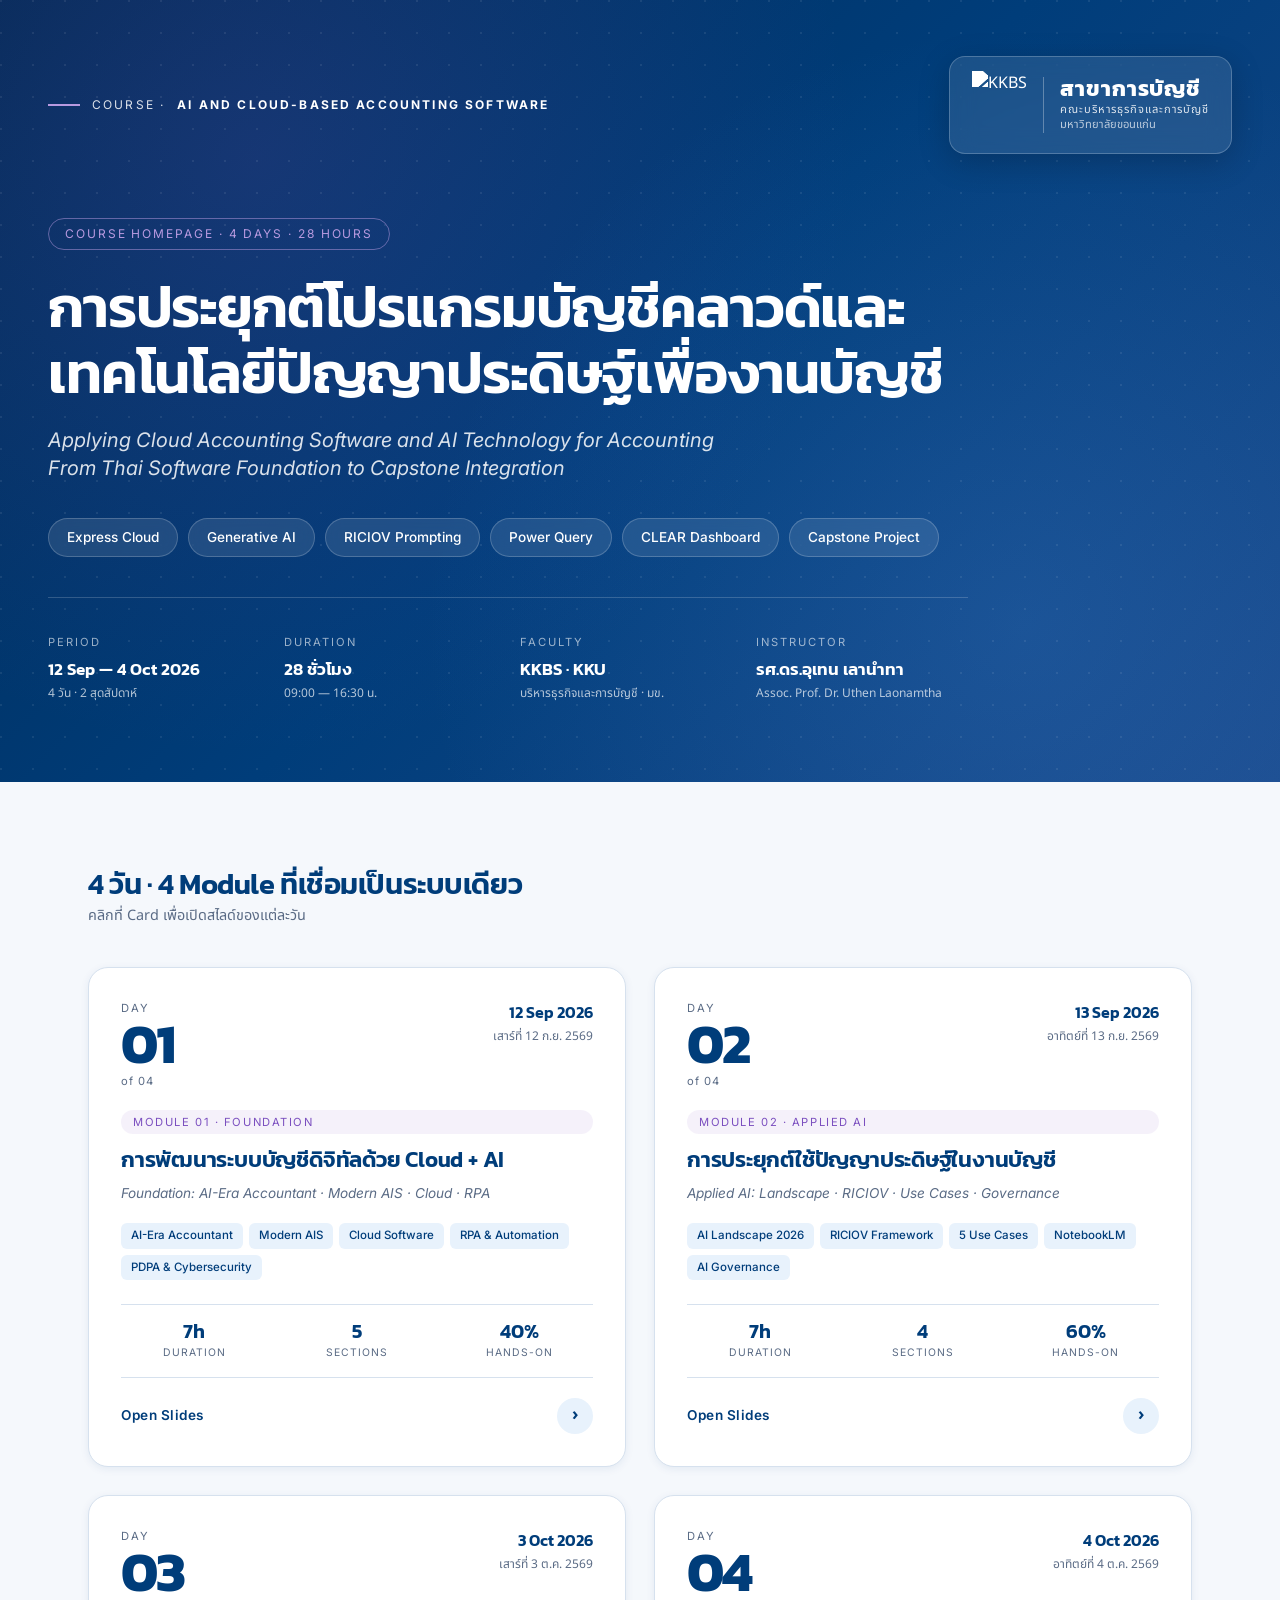
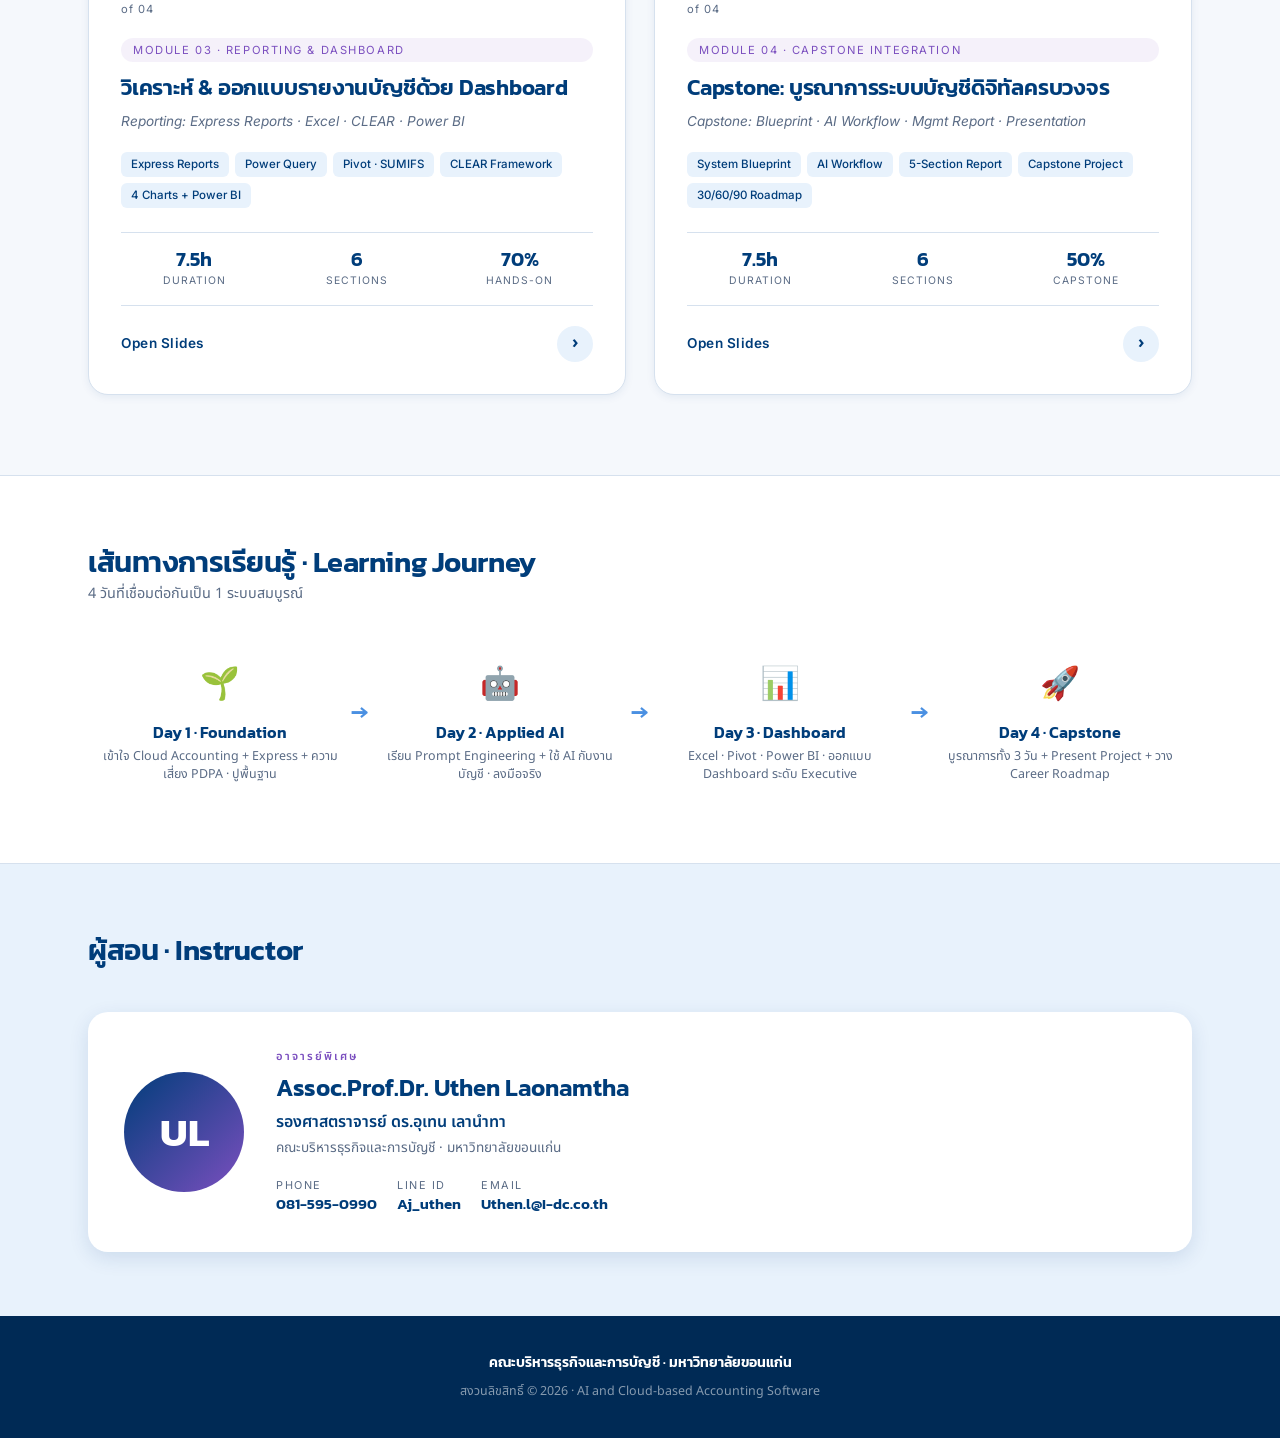
==== index.html @ 1dc1c42b "Initial deploy: Course landing page + 4-day slides" ====
<!DOCTYPE html>
<html lang="th">
<head>
  <meta charset="UTF-8">
  <meta name="viewport" content="width=device-width, initial-scale=1">
  <title>การพัฒนาระบบบัญชีดิจิทัลด้วยเทคโนโลยีคลาวด์และปัญญาประดิษฐ์ | KKBS x KKU</title>
  <link rel="preconnect" href="https://fonts.googleapis.com">
  <link rel="preconnect" href="https://fonts.gstatic.com" crossorigin>
  <link href="https://fonts.googleapis.com/css2?family=Kanit:wght@300;400;500;600;700&family=Noto+Sans+Thai:wght@300;400;500;600;700&family=Inter:ital,wght@0,400;0,500;0,600;0,700&display=swap" rel="stylesheet">
  <style>
    :root {
      --color-navy:        #003D7A;
      --color-navy-deep:   #002A55;
      --color-sky:         #4A90E2;
      --color-sky-light:   #BBDEFB;
      --color-sky-pale:    #E8F2FC;
      --color-white:       #FFFFFF;
      --color-off-white:   #F5F8FC;
      --color-purple:      #7B4FBF;
      --color-purple-soft: #B89AE0;
      --color-text:        #1A2B47;
      --color-text-muted:  #5A6B85;
      --color-border:      #D6E1EE;
      --font-display: 'Kanit', 'Noto Sans Thai', sans-serif;
      --font-th:      'Noto Sans Thai', 'Kanit', sans-serif;
      --font-en:      'Inter', 'Noto Sans Thai', sans-serif;
      --shadow-sm: 0 2px 8px rgba(0,61,122,0.08);
      --shadow:    0 6px 20px rgba(0,61,122,0.12);
      --shadow-lg: 0 16px 48px rgba(0,61,122,0.20);
    }

    * { box-sizing: border-box; margin: 0; padding: 0; }

    html, body {
      font-family: var(--font-th);
      color: var(--color-text);
      background: var(--color-off-white);
      -webkit-font-smoothing: antialiased;
      line-height: 1.5;
    }

    /* ========== HERO ========== */
    .hero {
      background:
        radial-gradient(circle at 20% 20%, rgba(123,79,191,0.18), transparent 50%),
        radial-gradient(circle at 80% 80%, rgba(74,144,226,0.20), transparent 50%),
        linear-gradient(135deg, var(--color-navy-deep) 0%, var(--color-navy) 50%, #1a4a8c 100%);
      color: var(--color-white);
      padding: 56px 48px 80px;
      position: relative;
      overflow: hidden;
    }
    .hero::before {
      content: '';
      position: absolute;
      inset: 0;
      background-image:
        radial-gradient(circle at 1px 1px, rgba(255,255,255,0.08) 1px, transparent 0);
      background-size: 32px 32px;
      pointer-events: none;
    }
    .hero-inner {
      max-width: 1200px;
      margin: 0 auto;
      position: relative;
      z-index: 1;
    }
    .hero-header {
      display: flex;
      justify-content: space-between;
      align-items: center;
      margin-bottom: 64px;
    }
    .hero-eyebrow {
      font-family: var(--font-en);
      font-size: 0.75rem;
      letter-spacing: 0.18em;
      text-transform: uppercase;
      color: rgba(255,255,255,0.85);
      display: flex;
      align-items: center;
      gap: 12px;
    }
    .hero-eyebrow::before {
      content: '';
      display: inline-block;
      width: 32px;
      height: 2px;
      background: var(--color-purple-soft);
    }
    .hero-eyebrow strong { font-weight: 700; color: var(--color-white); }

    /* Prominent KKBS Logo Block */
    .kkbs-block {
      display: flex;
      align-items: center;
      gap: 16px;
      padding: 14px 22px;
      background: rgba(255,255,255,0.10);
      border: 1px solid rgba(255,255,255,0.22);
      border-radius: 16px;
      backdrop-filter: blur(12px);
      box-shadow: 0 8px 32px rgba(0,0,0,0.20);
      transition: all 0.3s ease;
    }
    .kkbs-block:hover {
      background: rgba(255,255,255,0.16);
      border-color: rgba(255,255,255,0.40);
    }
    .kkbs-logo {
      height: 68px;
      width: auto;
      filter: brightness(0) invert(1);
    }
    .kkbs-text {
      display: flex;
      flex-direction: column;
      gap: 2px;
      border-left: 1px solid rgba(255,255,255,0.30);
      padding-left: 16px;
    }
    .kkbs-text .name {
      font-family: var(--font-display);
      font-weight: 700;
      font-size: 1.4rem;
      color: var(--color-white);
      letter-spacing: 0.04em;
      line-height: 1;
    }
    .kkbs-text .full {
      font-family: var(--font-en);
      font-size: 0.7rem;
      letter-spacing: 0.08em;
      color: rgba(255,255,255,0.85);
      line-height: 1.3;
    }
    .kkbs-text .th {
      font-family: var(--font-th);
      font-size: 0.7rem;
      color: rgba(255,255,255,0.70);
      line-height: 1.3;
    }

    .hero-body { max-width: 920px; }
    .module-tag {
      display: inline-block;
      font-family: var(--font-en);
      font-size: 0.75rem;
      letter-spacing: 0.16em;
      text-transform: uppercase;
      color: var(--color-purple-soft);
      padding: 6px 16px;
      border: 1px solid rgba(184,154,224,0.5);
      border-radius: 999px;
      margin-bottom: 24px;
    }
    .hero h1 {
      font-family: var(--font-display);
      font-weight: 600;
      font-size: clamp(2.2rem, 5vw, 3.6rem);
      line-height: 1.15;
      letter-spacing: -0.02em;
      margin-bottom: 20px;
      color: var(--color-white);
    }
    .hero-subtitle-en {
      font-family: var(--font-en);
      font-style: italic;
      font-weight: 400;
      font-size: clamp(1rem, 2vw, 1.25rem);
      color: rgba(255,255,255,0.85);
      margin-bottom: 36px;
      line-height: 1.4;
    }
    .hero-pills {
      display: flex;
      flex-wrap: wrap;
      gap: 10px;
      margin-bottom: 40px;
    }
    .hero-pills span {
      font-family: var(--font-en);
      font-size: 0.85rem;
      font-weight: 500;
      padding: 8px 18px;
      background: rgba(255,255,255,0.10);
      border: 1px solid rgba(255,255,255,0.20);
      border-radius: 999px;
      color: var(--color-white);
      backdrop-filter: blur(8px);
    }

    .hero-meta {
      display: grid;
      grid-template-columns: repeat(4, 1fr);
      gap: 24px;
      padding-top: 36px;
      border-top: 1px solid rgba(255,255,255,0.18);
    }
    .meta-cell {
      display: flex;
      flex-direction: column;
    }
    .meta-cell .label {
      font-family: var(--font-en);
      font-size: 0.7rem;
      letter-spacing: 0.18em;
      text-transform: uppercase;
      color: rgba(255,255,255,0.6);
      margin-bottom: 6px;
    }
    .meta-cell .value {
      font-family: var(--font-display);
      font-weight: 600;
      font-size: 1.05rem;
      color: var(--color-white);
    }
    .meta-cell .value small {
      display: block;
      font-family: var(--font-th);
      font-weight: 400;
      font-size: 0.75rem;
      color: rgba(255,255,255,0.7);
      margin-top: 2px;
    }

    /* ========== DAYS GRID ========== */
    .section-wrap {
      max-width: 1200px;
      margin: 0 auto;
      padding: 80px 48px;
    }
    .section-header {
      display: flex;
      justify-content: space-between;
      align-items: baseline;
      margin-bottom: 40px;
      flex-wrap: wrap;
      gap: 16px;
    }
    .section-title {
      font-family: var(--font-display);
      font-weight: 600;
      font-size: 1.8rem;
      color: var(--color-navy);
      letter-spacing: -0.015em;
    }
    .section-subtitle {
      font-size: 0.9rem;
      color: var(--color-text-muted);
    }

    .days-grid {
      display: grid;
      grid-template-columns: repeat(2, 1fr);
      gap: 28px;
    }

    .day-card {
      background: var(--color-white);
      border: 1px solid var(--color-border);
      border-radius: 20px;
      padding: 32px;
      text-decoration: none;
      color: inherit;
      display: flex;
      flex-direction: column;
      box-shadow: var(--shadow-sm);
      transition: all 0.3s cubic-bezier(0.4, 0, 0.2, 1);
      position: relative;
      overflow: hidden;
    }
    .day-card::before {
      content: '';
      position: absolute;
      top: 0;
      left: 0;
      right: 0;
      height: 4px;
      background: linear-gradient(90deg, var(--color-sky), var(--color-purple));
      transform: scaleX(0);
      transform-origin: left;
      transition: transform 0.4s ease;
    }
    .day-card:hover {
      transform: translateY(-6px);
      box-shadow: var(--shadow-lg);
      border-color: var(--color-sky);
    }
    .day-card:hover::before { transform: scaleX(1); }

    .day-card-header {
      display: flex;
      justify-content: space-between;
      align-items: flex-start;
      margin-bottom: 20px;
    }
    .day-num-block {
      display: flex;
      flex-direction: column;
    }
    .day-num-label {
      font-family: var(--font-en);
      font-size: 0.7rem;
      letter-spacing: 0.18em;
      text-transform: uppercase;
      color: var(--color-text-muted);
      margin-bottom: 2px;
    }
    .day-num-big {
      font-family: var(--font-display);
      font-weight: 700;
      font-size: 3.5rem;
      line-height: 0.9;
      color: var(--color-navy);
      letter-spacing: -0.04em;
    }
    .day-num-of {
      font-family: var(--font-en);
      font-size: 0.7rem;
      color: var(--color-text-muted);
      margin-top: 4px;
      letter-spacing: 0.1em;
    }
    .day-date {
      text-align: right;
    }
    .day-date .en {
      font-family: var(--font-display);
      font-weight: 600;
      font-size: 1rem;
      color: var(--color-navy);
    }
    .day-date .th {
      display: block;
      font-size: 0.75rem;
      color: var(--color-text-muted);
      margin-top: 2px;
    }

    .day-module-tag {
      display: inline-block;
      font-family: var(--font-en);
      font-size: 0.7rem;
      letter-spacing: 0.14em;
      text-transform: uppercase;
      color: var(--color-purple);
      padding: 4px 12px;
      background: rgba(123,79,191,0.08);
      border-radius: 999px;
      margin-bottom: 12px;
    }
    .day-title {
      font-family: var(--font-display);
      font-weight: 600;
      font-size: 1.35rem;
      color: var(--color-navy);
      line-height: 1.3;
      margin-bottom: 10px;
      letter-spacing: -0.01em;
    }
    .day-subtitle-en {
      font-family: var(--font-en);
      font-style: italic;
      font-size: 0.85rem;
      color: var(--color-text-muted);
      margin-bottom: 20px;
      line-height: 1.4;
    }
    .day-topics {
      display: flex;
      flex-wrap: wrap;
      gap: 6px;
      margin-bottom: 24px;
    }
    .day-topics span {
      font-family: var(--font-en);
      font-size: 0.72rem;
      font-weight: 500;
      padding: 4px 10px;
      background: var(--color-sky-pale);
      color: var(--color-navy);
      border-radius: 6px;
    }

    .day-stats {
      display: grid;
      grid-template-columns: repeat(3, 1fr);
      gap: 16px;
      padding: 16px 0;
      border-top: 1px solid var(--color-border);
      border-bottom: 1px solid var(--color-border);
      margin-bottom: 20px;
    }
    .day-stat {
      text-align: center;
    }
    .day-stat .num {
      font-family: var(--font-display);
      font-weight: 600;
      font-size: 1.25rem;
      color: var(--color-navy);
      line-height: 1;
    }
    .day-stat .lbl {
      font-family: var(--font-en);
      font-size: 0.65rem;
      letter-spacing: 0.1em;
      text-transform: uppercase;
      color: var(--color-text-muted);
      margin-top: 4px;
    }

    .day-cta {
      margin-top: auto;
      display: flex;
      justify-content: space-between;
      align-items: center;
    }
    .day-cta-text {
      font-family: var(--font-en);
      font-size: 0.85rem;
      font-weight: 600;
      color: var(--color-navy);
      letter-spacing: 0.04em;
    }
    .day-cta-arrow {
      width: 36px;
      height: 36px;
      border-radius: 50%;
      background: var(--color-sky-pale);
      display: flex;
      align-items: center;
      justify-content: center;
      color: var(--color-navy);
      font-size: 1.1rem;
      font-weight: 700;
      transition: all 0.3s ease;
    }
    .day-card:hover .day-cta-arrow {
      background: var(--color-navy);
      color: var(--color-white);
      transform: translateX(4px);
    }

    /* ========== JOURNEY ========== */
    .journey {
      background: var(--color-white);
      border-top: 1px solid var(--color-border);
      border-bottom: 1px solid var(--color-border);
    }
    .journey-grid {
      display: grid;
      grid-template-columns: repeat(4, 1fr);
      gap: 16px;
      align-items: start;
    }
    .journey-step {
      text-align: center;
      padding: 16px 12px;
      position: relative;
    }
    .journey-step:not(:last-child)::after {
      content: '→';
      position: absolute;
      right: -16px;
      top: 50px;
      color: var(--color-sky);
      font-size: 1.5rem;
      font-weight: 700;
    }
    .journey-icon {
      font-size: 2rem;
      margin-bottom: 12px;
      display: block;
    }
    .journey-title {
      font-family: var(--font-display);
      font-weight: 600;
      font-size: 1rem;
      color: var(--color-navy);
      margin-bottom: 4px;
    }
    .journey-desc {
      font-size: 0.78rem;
      color: var(--color-text-muted);
      line-height: 1.4;
    }

    /* ========== INSTRUCTOR ========== */
    .instructor {
      background: var(--color-sky-pale);
    }
    .instructor-card {
      background: var(--color-white);
      border-radius: 20px;
      padding: 36px;
      box-shadow: var(--shadow);
      display: grid;
      grid-template-columns: auto 1fr;
      gap: 32px;
      align-items: center;
    }
    .instructor-avatar {
      width: 120px;
      height: 120px;
      border-radius: 50%;
      background: linear-gradient(135deg, var(--color-navy), var(--color-purple));
      color: var(--color-white);
      display: flex;
      align-items: center;
      justify-content: center;
      font-family: var(--font-display);
      font-weight: 700;
      font-size: 2.5rem;
    }
    .instructor-info .position-en {
      font-family: var(--font-en);
      font-size: 0.7rem;
      letter-spacing: 0.18em;
      text-transform: uppercase;
      color: var(--color-purple);
      margin-bottom: 6px;
      font-weight: 600;
    }
    .instructor-info h3 {
      font-family: var(--font-display);
      font-weight: 600;
      font-size: 1.5rem;
      color: var(--color-navy);
      margin-bottom: 4px;
    }
    .instructor-info .th-position {
      font-family: var(--font-th);
      font-size: 1rem;
      color: var(--color-navy);
      font-weight: 600;
      margin-bottom: 4px;
    }
    .instructor-info .th-name {
      font-size: 0.85rem;
      color: var(--color-text-muted);
      margin-bottom: 18px;
    }
    .instructor-contact {
      display: flex;
      flex-wrap: wrap;
      gap: 20px;
      font-size: 0.85rem;
    }
    .instructor-contact > div {
      display: flex;
      flex-direction: column;
    }
    .instructor-contact .lbl {
      font-family: var(--font-en);
      font-size: 0.68rem;
      letter-spacing: 0.14em;
      text-transform: uppercase;
      color: var(--color-text-muted);
    }
    .instructor-contact .val {
      font-family: var(--font-display);
      font-weight: 600;
      color: var(--color-navy);
      font-size: 0.95rem;
    }

    /* ========== FOOTER ========== */
    footer {
      background: var(--color-navy-deep);
      color: rgba(255,255,255,0.75);
      padding: 36px 48px;
      text-align: center;
      font-size: 0.85rem;
      line-height: 1.6;
    }
    footer .footer-brand {
      font-family: var(--font-display);
      font-weight: 600;
      color: var(--color-white);
      margin-bottom: 4px;
    }

    /* ========== RESPONSIVE ========== */
    @media (max-width: 768px) {
      .hero { padding: 40px 24px 56px; }
      .hero-header { flex-direction: column; align-items: flex-start; gap: 24px; margin-bottom: 40px; }
      .kkbs-block { padding: 12px 16px; gap: 12px; }
      .kkbs-logo { height: 48px; }
      .kkbs-text { padding-left: 12px; }
      .kkbs-text .name { font-size: 1.15rem; }
      .kkbs-text .full, .kkbs-text .th { font-size: 0.65rem; }
      .hero-meta { grid-template-columns: repeat(2, 1fr); gap: 16px; }
      .section-wrap { padding: 56px 24px; }
      .days-grid { grid-template-columns: 1fr; gap: 20px; }
      .day-card { padding: 24px; }
      .day-num-big { font-size: 3rem; }
      .journey-grid { grid-template-columns: 1fr 1fr; gap: 24px; }
      .journey-step:not(:last-child)::after { display: none; }
      .instructor-card { grid-template-columns: 1fr; text-align: center; padding: 28px; }
      .instructor-avatar { margin: 0 auto; }
      .instructor-contact { justify-content: center; }
      footer { padding: 28px 24px; }
    }
  </style>
</head>
<body>

<!-- ═══ HERO ═══ -->
<section class="hero">
  <div class="hero-inner">
    <div class="hero-header">
      <div class="hero-eyebrow">Course · <strong>AI and Cloud-based Accounting Software</strong></div>
      <div class="kkbs-block">
        <img class="kkbs-logo" src="https://kkbs.kku.ac.th/wp/wp-content/uploads/2025/01/KKUxKKBS250w-2.png" alt="KKBS">
        <div class="kkbs-text">
          <span class="name">สาขาการบัญชี</span>
          <span class="full">คณะบริหารธุรกิจและการบัญชี</span>
          <span class="th">มหาวิทยาลัยขอนแก่น</span>
        </div>
      </div>
    </div>
    <div class="hero-body">
      <div class="module-tag">Course Homepage · 4 Days · 28 Hours</div>
      <h1>การประยุกต์โปรแกรมบัญชีคลาวด์และเทคโนโลยีปัญญาประดิษฐ์เพื่องานบัญชี</h1>
      <div class="hero-subtitle-en">Applying Cloud Accounting Software and AI Technology for Accounting<br>From Thai Software Foundation to Capstone Integration</div>
      <div class="hero-pills">
        <span>Express Cloud</span>
        <span>Generative AI</span>
        <span>RICIOV Prompting</span>
        <span>Power Query</span>
        <span>CLEAR Dashboard</span>
        <span>Capstone Project</span>
      </div>
      <div class="hero-meta">
        <div class="meta-cell">
          <div class="label">Period</div>
          <div class="value">12 Sep — 4 Oct 2026<small>4 วัน · 2 สุดสัปดาห์</small></div>
        </div>
        <div class="meta-cell">
          <div class="label">Duration</div>
          <div class="value">28 ชั่วโมง<small>09:00 — 16:30 น.</small></div>
        </div>
        <div class="meta-cell">
          <div class="label">Faculty</div>
          <div class="value">KKBS · KKU<small>บริหารธุรกิจและการบัญชี · มข.</small></div>
        </div>
        <div class="meta-cell">
          <div class="label">Instructor</div>
          <div class="value">รศ.ดร.อุเทน เลานำทา<small>Assoc. Prof. Dr. Uthen Laonamtha</small></div>
        </div>
      </div>
    </div>
  </div>
</section>

<!-- ═══ DAYS GRID ═══ -->
<section class="section-wrap">
  <div class="section-header">
    <div>
      <div class="section-title">4 วัน · 4 Module ที่เชื่อมเป็นระบบเดียว</div>
      <div class="section-subtitle">คลิกที่ Card เพื่อเปิดสไลด์ของแต่ละวัน</div>
    </div>
  </div>

  <div class="days-grid">

    <!-- DAY 1 -->
    <a class="day-card" href="day1/index.html">
      <div class="day-card-header">
        <div class="day-num-block">
          <span class="day-num-label">Day</span>
          <span class="day-num-big">01</span>
          <span class="day-num-of">of 04</span>
        </div>
        <div class="day-date">
          <span class="en">12 Sep 2026</span>
          <span class="th">เสาร์ที่ 12 ก.ย. 2569</span>
        </div>
      </div>
      <div class="day-module-tag">Module 01 · Foundation</div>
      <div class="day-title">การพัฒนาระบบบัญชีดิจิทัลด้วย Cloud + AI</div>
      <div class="day-subtitle-en">Foundation: AI-Era Accountant · Modern AIS · Cloud · RPA</div>
      <div class="day-topics">
        <span>AI-Era Accountant</span>
        <span>Modern AIS</span>
        <span>Cloud Software</span>
        <span>RPA &amp; Automation</span>
        <span>PDPA &amp; Cybersecurity</span>
      </div>
      <div class="day-stats">
        <div class="day-stat"><div class="num">7h</div><div class="lbl">Duration</div></div>
        <div class="day-stat"><div class="num">5</div><div class="lbl">Sections</div></div>
        <div class="day-stat"><div class="num">40%</div><div class="lbl">Hands-on</div></div>
      </div>
      <div class="day-cta">
        <span class="day-cta-text">Open Slides</span>
        <span class="day-cta-arrow">›</span>
      </div>
    </a>

    <!-- DAY 2 -->
    <a class="day-card" href="day2/index.html">
      <div class="day-card-header">
        <div class="day-num-block">
          <span class="day-num-label">Day</span>
          <span class="day-num-big">02</span>
          <span class="day-num-of">of 04</span>
        </div>
        <div class="day-date">
          <span class="en">13 Sep 2026</span>
          <span class="th">อาทิตย์ที่ 13 ก.ย. 2569</span>
        </div>
      </div>
      <div class="day-module-tag">Module 02 · Applied AI</div>
      <div class="day-title">การประยุกต์ใช้ปัญญาประดิษฐ์ในงานบัญชี</div>
      <div class="day-subtitle-en">Applied AI: Landscape · RICIOV · Use Cases · Governance</div>
      <div class="day-topics">
        <span>AI Landscape 2026</span>
        <span>RICIOV Framework</span>
        <span>5 Use Cases</span>
        <span>NotebookLM</span>
        <span>AI Governance</span>
      </div>
      <div class="day-stats">
        <div class="day-stat"><div class="num">7h</div><div class="lbl">Duration</div></div>
        <div class="day-stat"><div class="num">4</div><div class="lbl">Sections</div></div>
        <div class="day-stat"><div class="num">60%</div><div class="lbl">Hands-on</div></div>
      </div>
      <div class="day-cta">
        <span class="day-cta-text">Open Slides</span>
        <span class="day-cta-arrow">›</span>
      </div>
    </a>

    <!-- DAY 3 -->
    <a class="day-card" href="day3/index.html">
      <div class="day-card-header">
        <div class="day-num-block">
          <span class="day-num-label">Day</span>
          <span class="day-num-big">03</span>
          <span class="day-num-of">of 04</span>
        </div>
        <div class="day-date">
          <span class="en">3 Oct 2026</span>
          <span class="th">เสาร์ที่ 3 ต.ค. 2569</span>
        </div>
      </div>
      <div class="day-module-tag">Module 03 · Reporting &amp; Dashboard</div>
      <div class="day-title">วิเคราะห์ &amp; ออกแบบรายงานบัญชีด้วย Dashboard</div>
      <div class="day-subtitle-en">Reporting: Express Reports · Excel · CLEAR · Power BI</div>
      <div class="day-topics">
        <span>Express Reports</span>
        <span>Power Query</span>
        <span>Pivot · SUMIFS</span>
        <span>CLEAR Framework</span>
        <span>4 Charts + Power BI</span>
      </div>
      <div class="day-stats">
        <div class="day-stat"><div class="num">7.5h</div><div class="lbl">Duration</div></div>
        <div class="day-stat"><div class="num">6</div><div class="lbl">Sections</div></div>
        <div class="day-stat"><div class="num">70%</div><div class="lbl">Hands-on</div></div>
      </div>
      <div class="day-cta">
        <span class="day-cta-text">Open Slides</span>
        <span class="day-cta-arrow">›</span>
      </div>
    </a>

    <!-- DAY 4 -->
    <a class="day-card" href="day4/index.html">
      <div class="day-card-header">
        <div class="day-num-block">
          <span class="day-num-label">Day</span>
          <span class="day-num-big">04</span>
          <span class="day-num-of">of 04</span>
        </div>
        <div class="day-date">
          <span class="en">4 Oct 2026</span>
          <span class="th">อาทิตย์ที่ 4 ต.ค. 2569</span>
        </div>
      </div>
      <div class="day-module-tag">Module 04 · Capstone Integration</div>
      <div class="day-title">Capstone: บูรณาการระบบบัญชีดิจิทัลครบวงจร</div>
      <div class="day-subtitle-en">Capstone: Blueprint · AI Workflow · Mgmt Report · Presentation</div>
      <div class="day-topics">
        <span>System Blueprint</span>
        <span>AI Workflow</span>
        <span>5-Section Report</span>
        <span>Capstone Project</span>
        <span>30/60/90 Roadmap</span>
      </div>
      <div class="day-stats">
        <div class="day-stat"><div class="num">7.5h</div><div class="lbl">Duration</div></div>
        <div class="day-stat"><div class="num">6</div><div class="lbl">Sections</div></div>
        <div class="day-stat"><div class="num">50%</div><div class="lbl">Capstone</div></div>
      </div>
      <div class="day-cta">
        <span class="day-cta-text">Open Slides</span>
        <span class="day-cta-arrow">›</span>
      </div>
    </a>

  </div>
</section>

<!-- ═══ JOURNEY ═══ -->
<section class="journey">
  <div class="section-wrap" style="padding: 64px 48px;">
    <div class="section-header">
      <div>
        <div class="section-title">เส้นทางการเรียนรู้ · Learning Journey</div>
        <div class="section-subtitle">4 วันที่เชื่อมต่อกันเป็น 1 ระบบสมบูรณ์</div>
      </div>
    </div>
    <div class="journey-grid">
      <div class="journey-step">
        <span class="journey-icon">🌱</span>
        <div class="journey-title">Day 1 · Foundation</div>
        <div class="journey-desc">เข้าใจ Cloud Accounting + Express + ความเสี่ยง PDPA · ปูพื้นฐาน</div>
      </div>
      <div class="journey-step">
        <span class="journey-icon">🤖</span>
        <div class="journey-title">Day 2 · Applied AI</div>
        <div class="journey-desc">เรียน Prompt Engineering + ใช้ AI กับงานบัญชี · ลงมือจริง</div>
      </div>
      <div class="journey-step">
        <span class="journey-icon">📊</span>
        <div class="journey-title">Day 3 · Dashboard</div>
        <div class="journey-desc">Excel · Pivot · Power BI · ออกแบบ Dashboard ระดับ Executive</div>
      </div>
      <div class="journey-step">
        <span class="journey-icon">🚀</span>
        <div class="journey-title">Day 4 · Capstone</div>
        <div class="journey-desc">บูรณาการทั้ง 3 วัน + Present Project + วาง Career Roadmap</div>
      </div>
    </div>
  </div>
</section>

<!-- ═══ INSTRUCTOR ═══ -->
<section class="instructor">
  <div class="section-wrap" style="padding: 64px 48px;">
    <div class="section-header">
      <div>
        <div class="section-title">ผู้สอน · Instructor</div>
        <div class="section-subtitle"></div>
      </div>
    </div>
    <div class="instructor-card">
      <div class="instructor-avatar">UL</div>
      <div class="instructor-info">
        <div class="position-en">อาจารย์พิเศษ</div>
        <h3>Assoc.Prof.Dr. Uthen Laonamtha</h3>
        <div class="th-position">รองศาสตราจารย์ ดร.อุเทน เลานำทา</div>
        <div class="th-name">คณะบริหารธุรกิจและการบัญชี · มหาวิทยาลัยขอนแก่น</div>
        <div class="instructor-contact">
          <div>
            <span class="lbl">Phone</span>
            <span class="val">081-595-0990</span>
          </div>
          <div>
            <span class="lbl">Line ID</span>
            <span class="val">Aj_uthen</span>
          </div>
          <div>
            <span class="lbl">Email</span>
            <span class="val">Uthen.l@I-dc.co.th</span>
          </div>
        </div>
      </div>
    </div>
  </div>
</section>

<!-- ═══ FOOTER ═══ -->
<footer>
  <div class="footer-brand">คณะบริหารธุรกิจและการบัญชี · มหาวิทยาลัยขอนแก่น</div>
  <div style="margin-top:8px; font-size:0.78rem; opacity:0.7;">สงวนลิขสิทธิ์ © 2026 · AI and Cloud-based Accounting Software</div>
</footer>

</body>
</html>
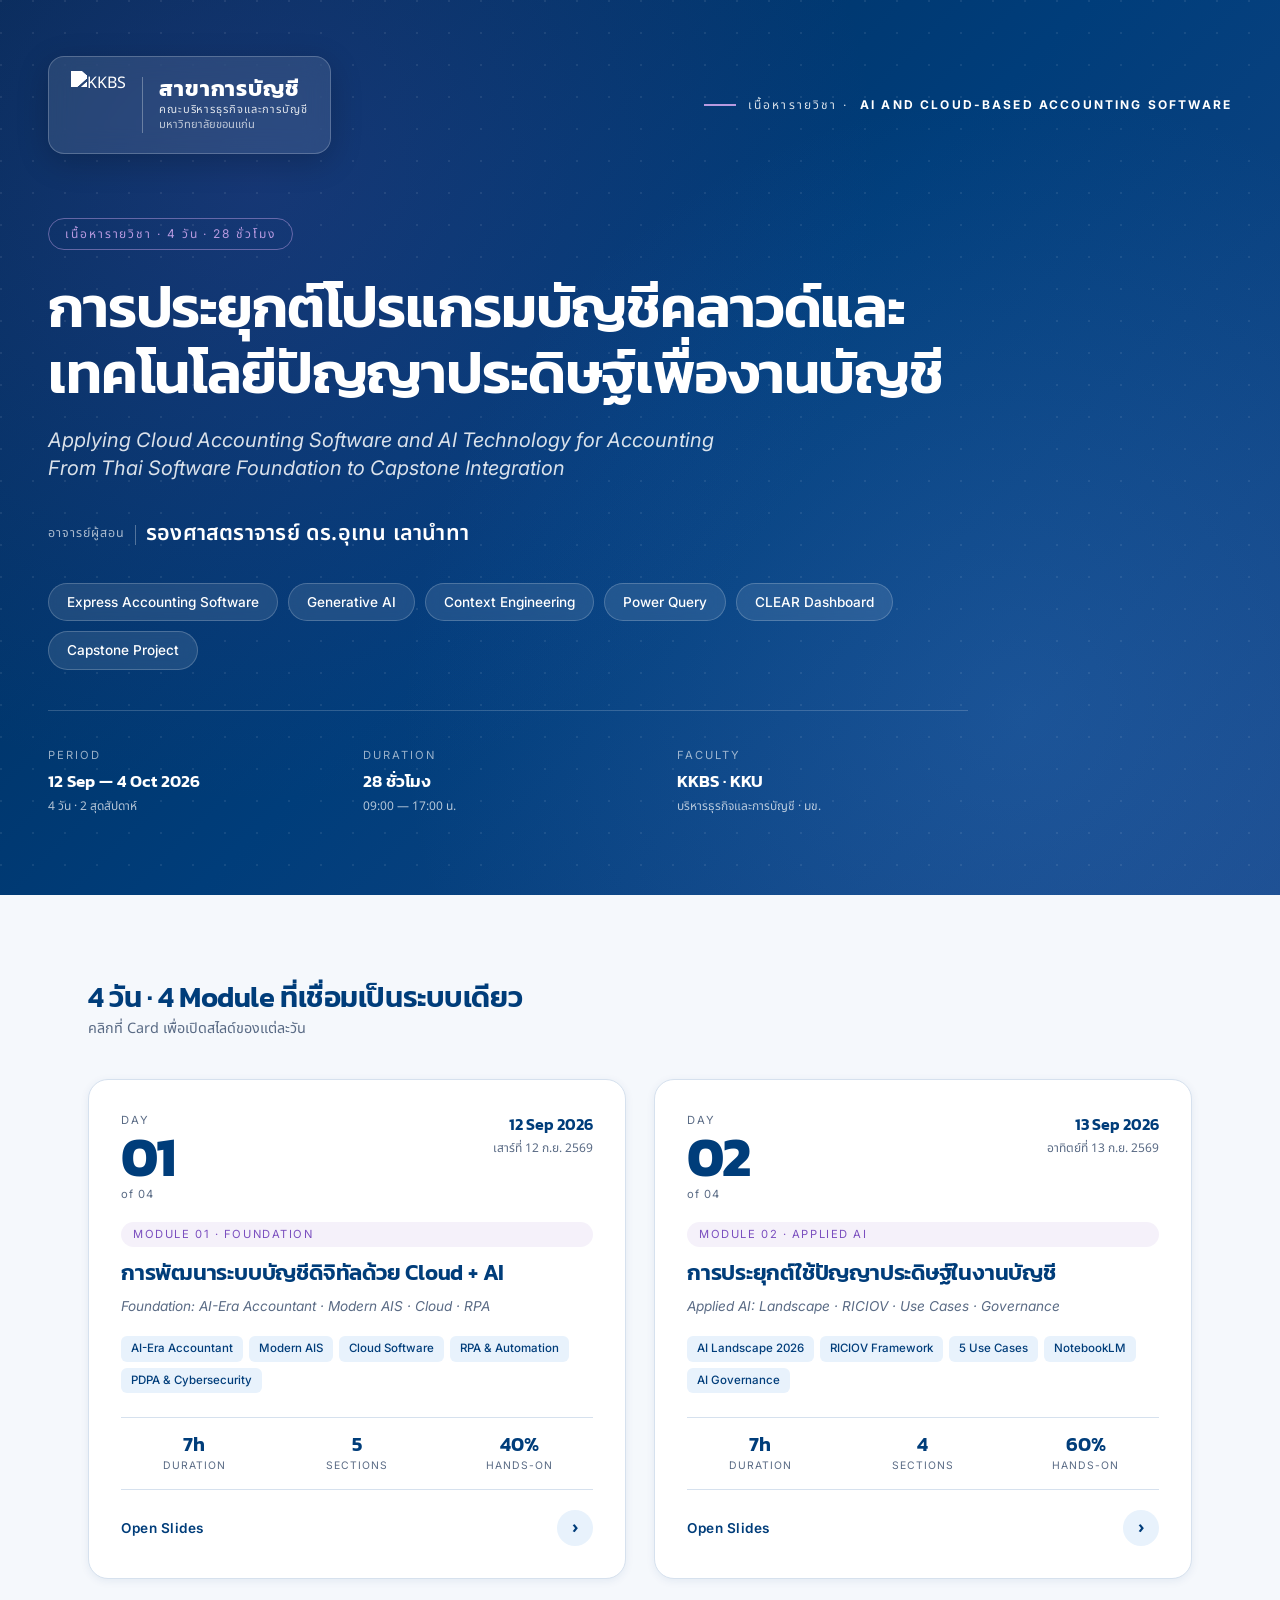
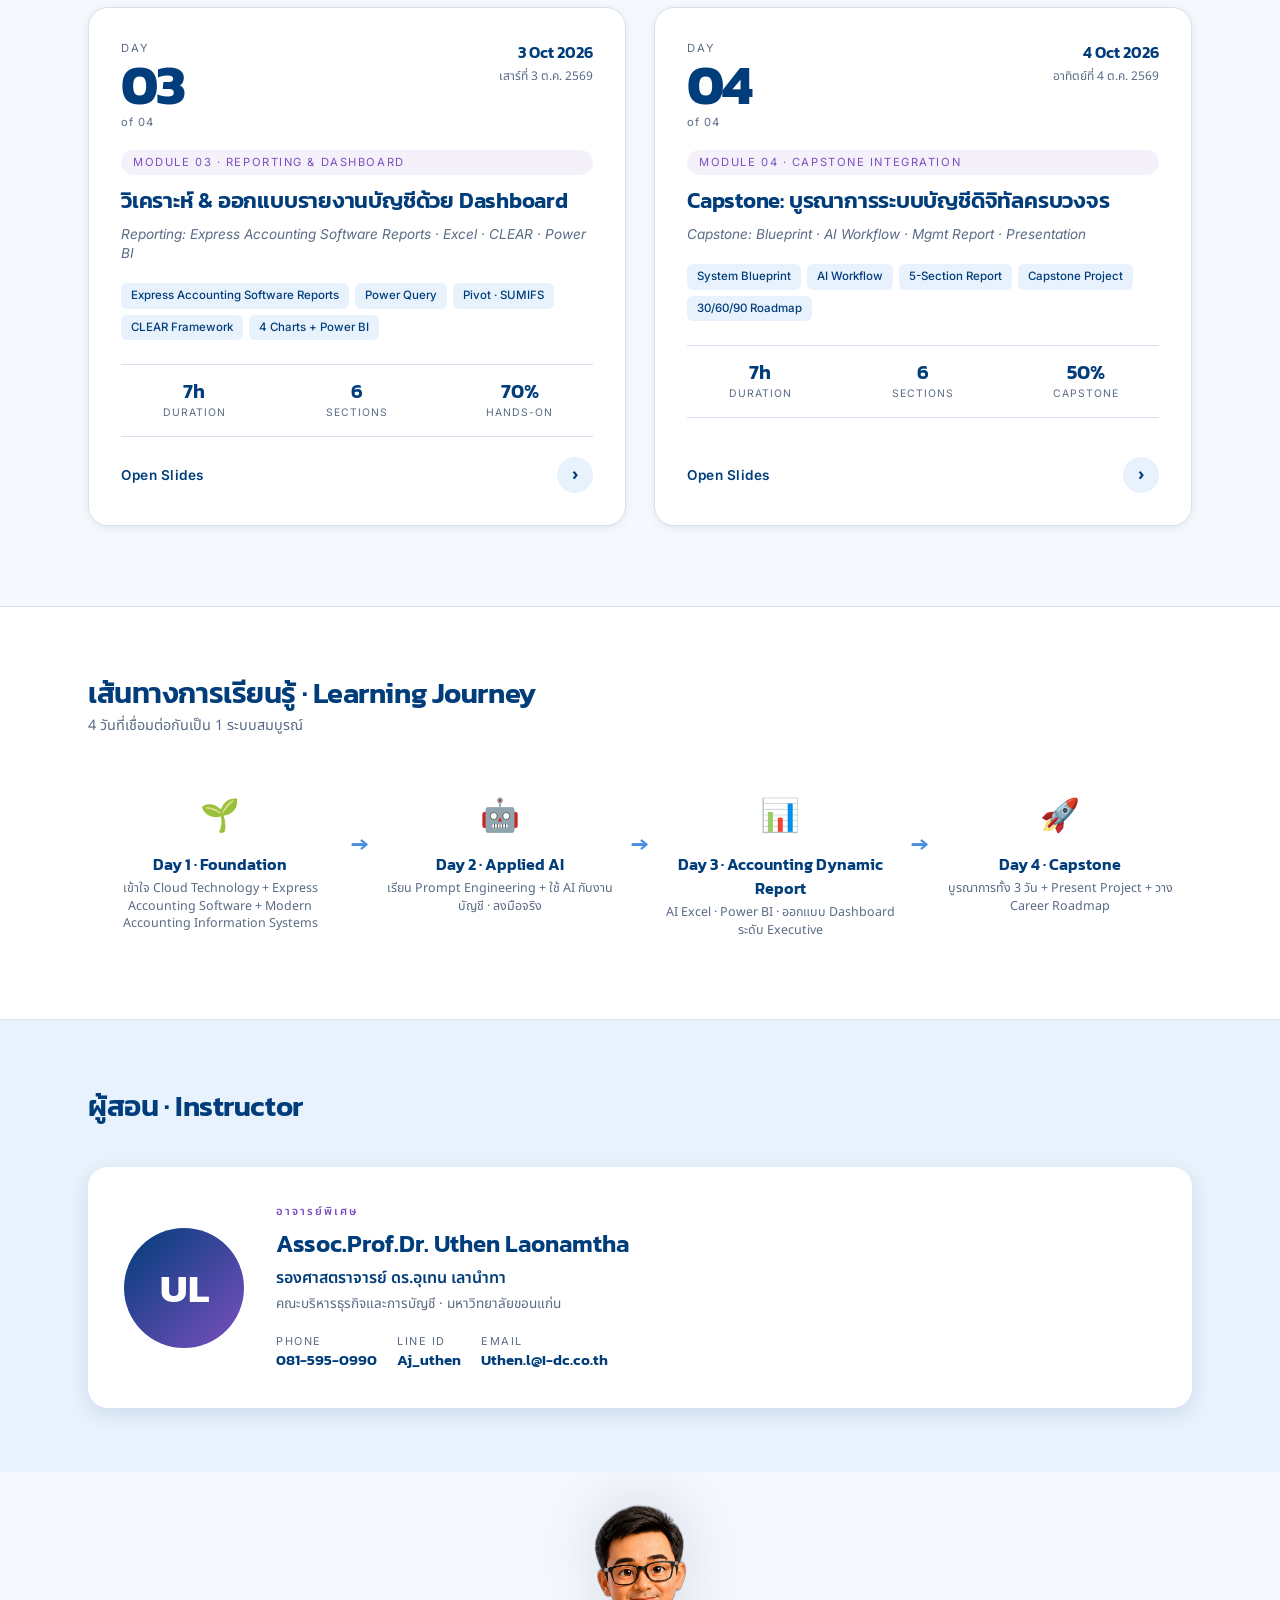
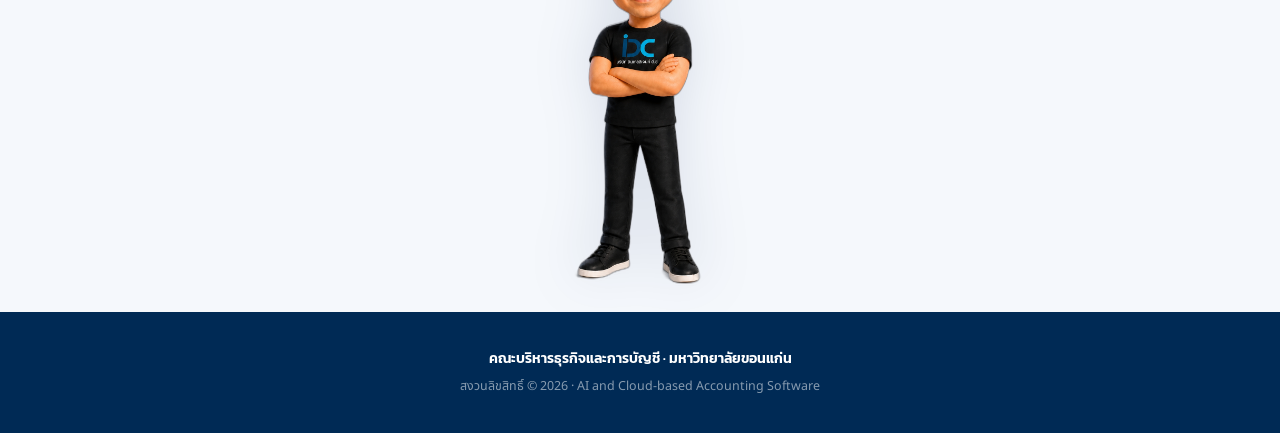
==== commit 842bd8f9: "Update content + add instructor avatar images - Update homepage title and module-tag to Thai labels " ====
--- a/index.html
+++ b/index.html
@@ -3,7 +3,7 @@
 <head>
   <meta charset="UTF-8">
   <meta name="viewport" content="width=device-width, initial-scale=1">
-  <title>การพัฒนาระบบบัญชีดิจิทัลด้วยเทคโนโลยีคลาวด์และปัญญาประดิษฐ์ | KKBS x KKU</title>
+  <title>การประยุกต์โปรแกรมบัญชีคลาวด์และเทคโนโลยีปัญญาประดิษฐ์เพื่องานบัญชี | KKBS x KKU</title>
   <link rel="preconnect" href="https://fonts.googleapis.com">
   <link rel="preconnect" href="https://fonts.gstatic.com" crossorigin>
   <link href="https://fonts.googleapis.com/css2?family=Kanit:wght@300;400;500;600;700&family=Noto+Sans+Thai:wght@300;400;500;600;700&family=Inter:ital,wght@0,400;0,500;0,600;0,700&display=swap" rel="stylesheet">
@@ -142,6 +142,27 @@
     }
 
     .hero-body { max-width: 920px; }
+
+    /* ── Hero Avatar ── */
+    .page-bottom-avatar-wrap {
+      text-align: center;
+      overflow: hidden;
+      height: 440px;
+      position: relative;
+      background: var(--color-off-white);
+    }
+    .page-bottom-avatar {
+      position: absolute;
+      bottom: 0;
+      left: 50%;
+      transform: translateX(-50%);
+      height: 100%;
+      object-fit: contain;
+      object-position: bottom center;
+      filter: drop-shadow(0 -6px 28px rgba(0,20,80,0.13));
+      pointer-events: none;
+      user-select: none;
+    }
     .module-tag {
       display: inline-block;
       font-family: var(--font-en);
@@ -172,6 +193,31 @@
       margin-bottom: 36px;
       line-height: 1.4;
     }
+    .hero-instructor {
+      display: flex;
+      align-items: center;
+      gap: 10px;
+      margin-bottom: 32px;
+      font-family: var(--font-th);
+    }
+    .hero-instructor .label-tag {
+      font-size: 0.78rem;
+      letter-spacing: 0.08em;
+      color: rgba(255,255,255,0.65);
+      white-space: nowrap;
+    }
+    .hero-instructor .name {
+      font-size: clamp(1.05rem, 2.2vw, 1.35rem);
+      font-weight: 600;
+      color: var(--color-white);
+      letter-spacing: 0.01em;
+    }
+    .hero-instructor .divider {
+      width: 1px;
+      height: 20px;
+      background: rgba(255,255,255,0.30);
+    }
+
     .hero-pills {
       display: flex;
       flex-wrap: wrap;
@@ -192,7 +238,7 @@
 
     .hero-meta {
       display: grid;
-      grid-template-columns: repeat(4, 1fr);
+      grid-template-columns: repeat(3, 1fr);
       gap: 24px;
       padding-top: 36px;
       border-top: 1px solid rgba(255,255,255,0.18);
@@ -611,7 +657,6 @@
 <section class="hero">
   <div class="hero-inner">
     <div class="hero-header">
-      <div class="hero-eyebrow">Course · <strong>AI and Cloud-based Accounting Software</strong></div>
       <div class="kkbs-block">
         <img class="kkbs-logo" src="https://kkbs.kku.ac.th/wp/wp-content/uploads/2025/01/KKUxKKBS250w-2.png" alt="KKBS">
         <div class="kkbs-text">
@@ -620,15 +665,21 @@
           <span class="th">มหาวิทยาลัยขอนแก่น</span>
         </div>
       </div>
+      <div class="hero-eyebrow">เนื้อหารายวิชา · <strong>AI and Cloud-based Accounting Software</strong></div>
     </div>
     <div class="hero-body">
-      <div class="module-tag">Course Homepage · 4 Days · 28 Hours</div>
+      <div class="module-tag">เนื้อหารายวิชา · 4 วัน · 28 ชั่วโมง</div>
       <h1>การประยุกต์โปรแกรมบัญชีคลาวด์และเทคโนโลยีปัญญาประดิษฐ์เพื่องานบัญชี</h1>
       <div class="hero-subtitle-en">Applying Cloud Accounting Software and AI Technology for Accounting<br>From Thai Software Foundation to Capstone Integration</div>
+      <div class="hero-instructor">
+        <span class="label-tag">อาจารย์ผู้สอน</span>
+        <span class="divider"></span>
+        <span class="name">รองศาสตราจารย์ ดร.อุเทน เลานำทา</span>
+      </div>
       <div class="hero-pills">
-        <span>Express Cloud</span>
+        <span>Express Accounting Software</span>
         <span>Generative AI</span>
-        <span>RICIOV Prompting</span>
+        <span>Context Engineering</span>
         <span>Power Query</span>
         <span>CLEAR Dashboard</span>
         <span>Capstone Project</span>
@@ -640,15 +691,11 @@
         </div>
         <div class="meta-cell">
           <div class="label">Duration</div>
-          <div class="value">28 ชั่วโมง<small>09:00 — 16:30 น.</small></div>
+          <div class="value">28 ชั่วโมง<small>09:00 — 17:00 น.</small></div>
         </div>
         <div class="meta-cell">
           <div class="label">Faculty</div>
           <div class="value">KKBS · KKU<small>บริหารธุรกิจและการบัญชี · มข.</small></div>
-        </div>
-        <div class="meta-cell">
-          <div class="label">Instructor</div>
-          <div class="value">รศ.ดร.อุเทน เลานำทา<small>Assoc. Prof. Dr. Uthen Laonamtha</small></div>
         </div>
       </div>
     </div>
@@ -749,16 +796,16 @@
       </div>
       <div class="day-module-tag">Module 03 · Reporting &amp; Dashboard</div>
       <div class="day-title">วิเคราะห์ &amp; ออกแบบรายงานบัญชีด้วย Dashboard</div>
-      <div class="day-subtitle-en">Reporting: Express Reports · Excel · CLEAR · Power BI</div>
+      <div class="day-subtitle-en">Reporting: Express Accounting Software Reports · Excel · CLEAR · Power BI</div>
       <div class="day-topics">
-        <span>Express Reports</span>
+        <span>Express Accounting Software Reports</span>
         <span>Power Query</span>
         <span>Pivot · SUMIFS</span>
         <span>CLEAR Framework</span>
         <span>4 Charts + Power BI</span>
       </div>
       <div class="day-stats">
-        <div class="day-stat"><div class="num">7.5h</div><div class="lbl">Duration</div></div>
+        <div class="day-stat"><div class="num">7h</div><div class="lbl">Duration</div></div>
         <div class="day-stat"><div class="num">6</div><div class="lbl">Sections</div></div>
         <div class="day-stat"><div class="num">70%</div><div class="lbl">Hands-on</div></div>
       </div>
@@ -792,7 +839,7 @@
         <span>30/60/90 Roadmap</span>
       </div>
       <div class="day-stats">
-        <div class="day-stat"><div class="num">7.5h</div><div class="lbl">Duration</div></div>
+        <div class="day-stat"><div class="num">7h</div><div class="lbl">Duration</div></div>
         <div class="day-stat"><div class="num">6</div><div class="lbl">Sections</div></div>
         <div class="day-stat"><div class="num">50%</div><div class="lbl">Capstone</div></div>
       </div>
@@ -818,7 +865,7 @@
       <div class="journey-step">
         <span class="journey-icon">🌱</span>
         <div class="journey-title">Day 1 · Foundation</div>
-        <div class="journey-desc">เข้าใจ Cloud Accounting + Express + ความเสี่ยง PDPA · ปูพื้นฐาน</div>
+        <div class="journey-desc">เข้าใจ Cloud Technology + Express Accounting Software + Modern Accounting Information Systems</div>
       </div>
       <div class="journey-step">
         <span class="journey-icon">🤖</span>
@@ -827,8 +874,8 @@
       </div>
       <div class="journey-step">
         <span class="journey-icon">📊</span>
-        <div class="journey-title">Day 3 · Dashboard</div>
-        <div class="journey-desc">Excel · Pivot · Power BI · ออกแบบ Dashboard ระดับ Executive</div>
+        <div class="journey-title">Day 3 · Accounting Dynamic Report</div>
+        <div class="journey-desc">AI Excel · Power BI · ออกแบบ Dashboard ระดับ Executive</div>
       </div>
       <div class="journey-step">
         <span class="journey-icon">🚀</span>
@@ -874,6 +921,11 @@
   </div>
 </section>
 
+<!-- ═══ BOTTOM AVATAR ═══ -->
+<div class="page-bottom-avatar-wrap">
+  <img class="page-bottom-avatar" src="shared/images/LINE_ALBUM_AI_260503_1_nobg.png" alt="">
+</div>
+
 <!-- ═══ FOOTER ═══ -->
 <footer>
   <div class="footer-brand">คณะบริหารธุรกิจและการบัญชี · มหาวิทยาลัยขอนแก่น</div>
